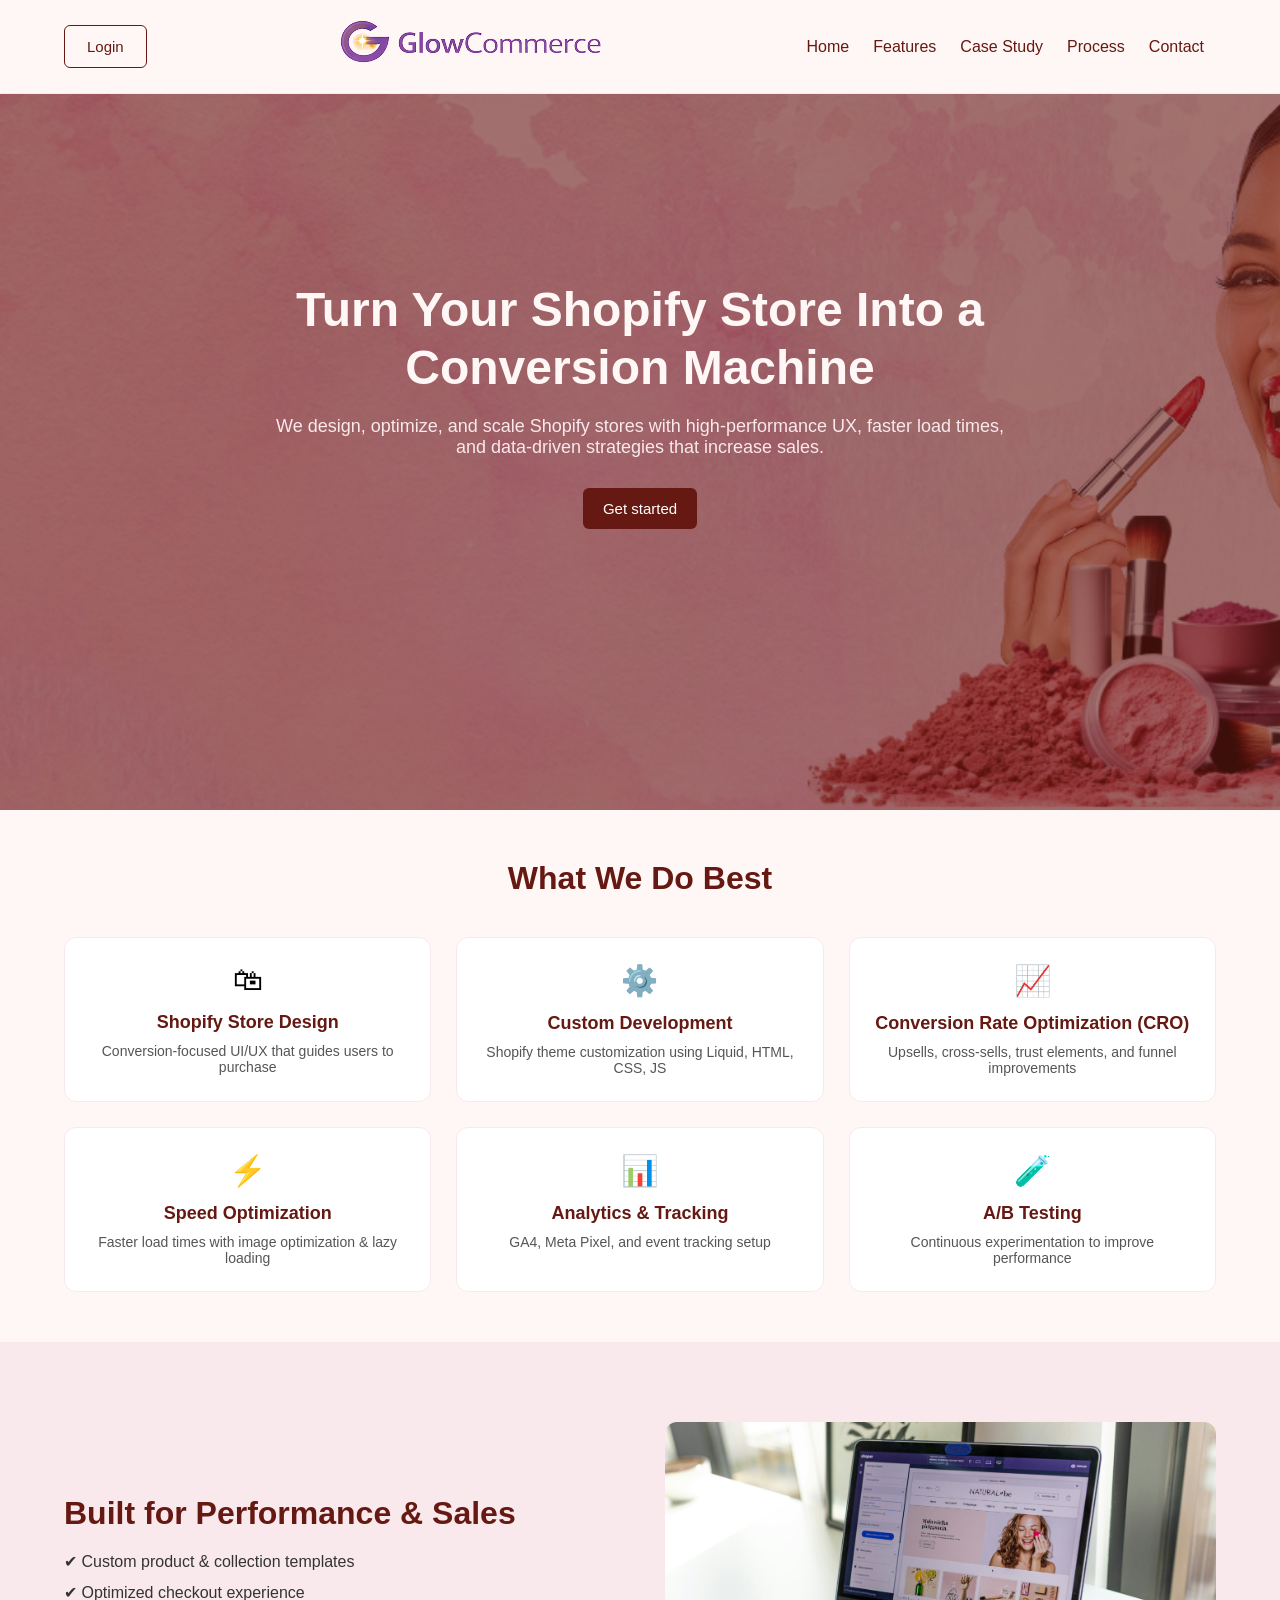
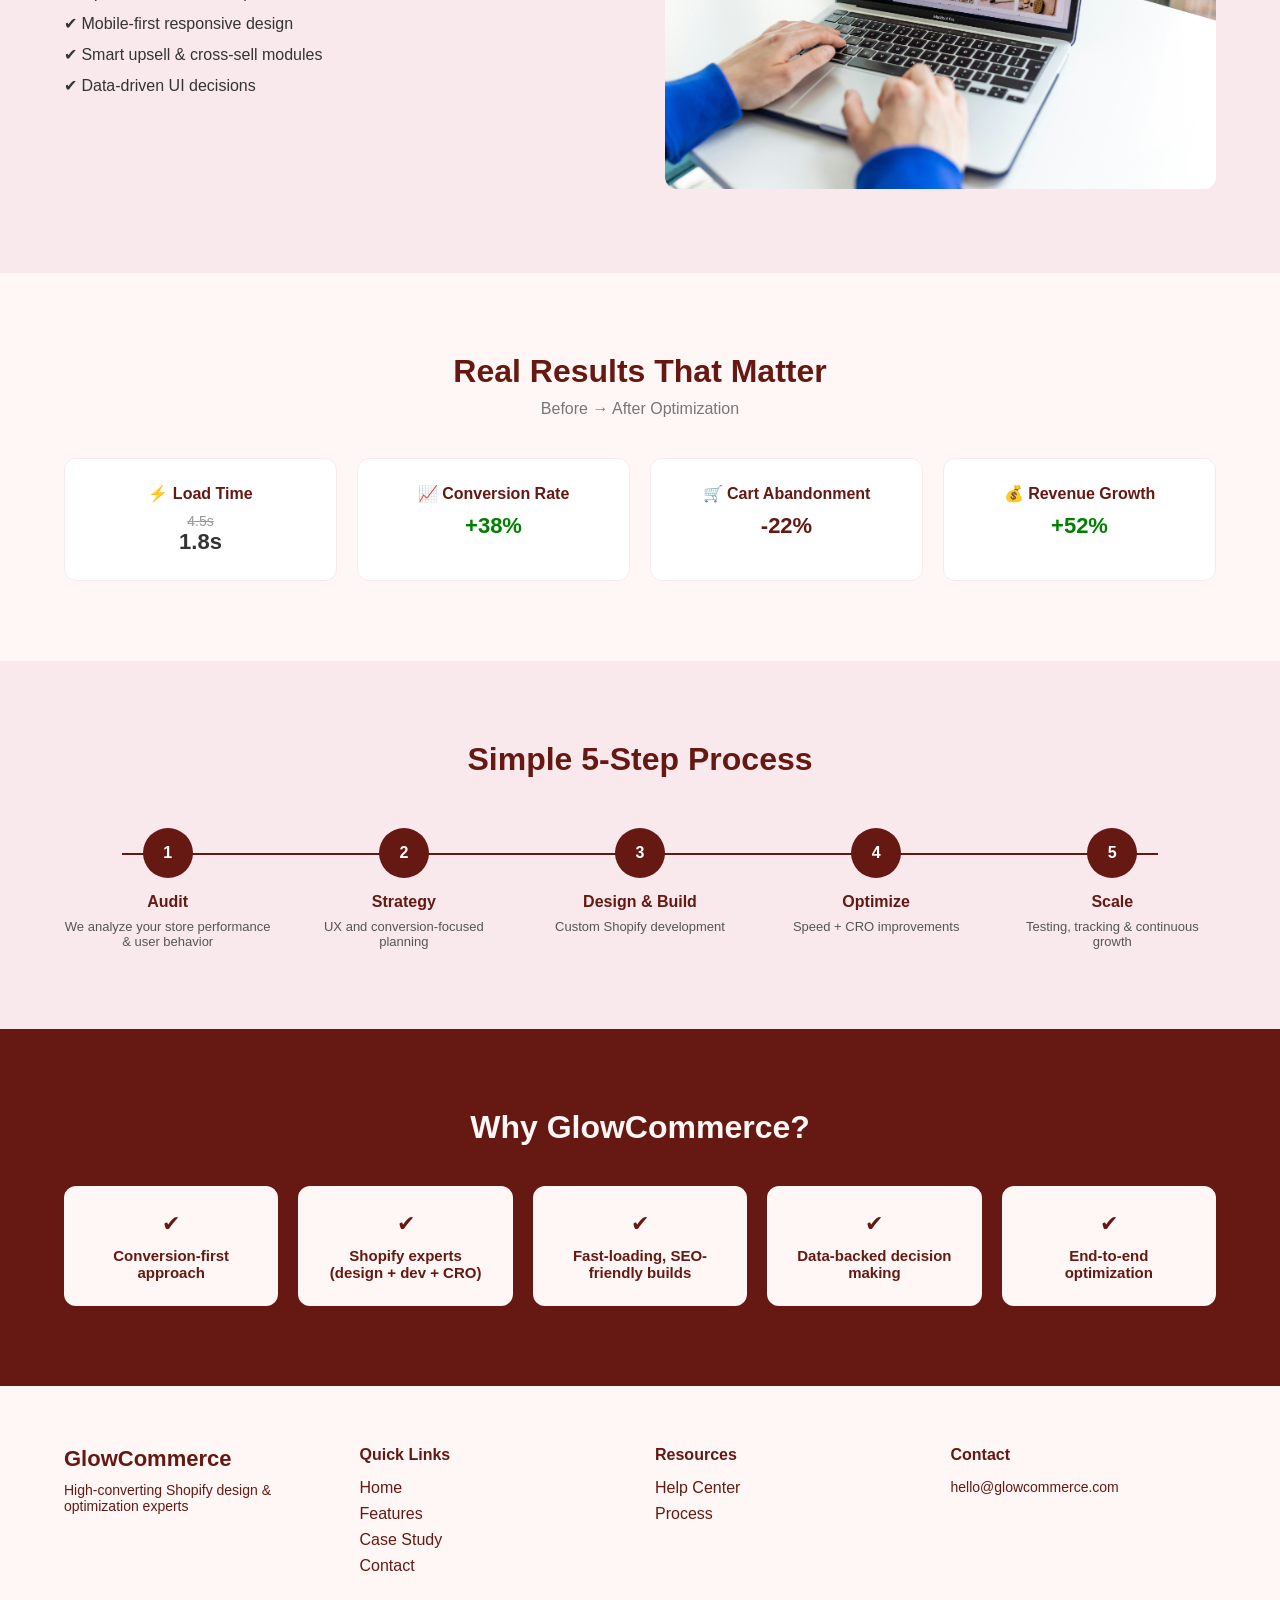
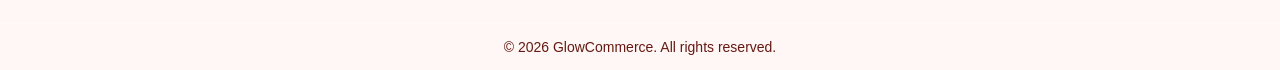
==== index.html @ 4284fc7b "completed" ====
<!DOCTYPE html>
<html lang="en">

<head>
    <meta charset="UTF-8">
    <meta name="viewport" content="width=device-width, initial-scale=1.0">
    <title>GlowCommerce – High-Converting Shopify Store Build & Optimization</title>
    <link rel="stylesheet" href="style.css">
    <script src="https://cdnjs.cloudflare.com/ajax/libs/jquery/3.7.1/jquery.min.js"></script>
</head>

<body>
    <header class="header">
        <div class="container">
            <div class="header-wapper">
                <div class="cta desktop-cta">
                    <a href="login.html" class="btn outline">Login</a>
                    <!-- <a href="#" class="btn solid">Book Demo</a> -->
                </div>
                <!-- Logo -->
                <div class="logo"><a href="/"><img src="images/logo.png" alt=""></a></div>
                <div class="menu-toggle" id="menuToggle">
                    ☰
                </div>
                <!-- Menu -->
                <nav class="nav">
                    <a href="/">Home</a>
                    <a href="#feature">Features</a>
                    <a href="#case-study">Case Study</a>
                    <a href="#process">Process</a>
                    <a href="contact.html">Contact</a>
                    <div class="mobile-cta">
                        <a href="#" class="btn outline">Login</a>
                        <!-- <a href="#" class="btn solid">Book Demo</a> -->
                    </div>
                </nav>
            </div>
        </div>
    </header>
    <section class="hero">
        <div class="hero-overlay"></div>

        <div class="hero-content">
            <h1>Turn Your Shopify Store Into a Conversion Machine</h1>

            <p>
                We design, optimize, and scale Shopify stores with high-performance UX,
                faster load times, and data-driven strategies that increase sales.
            </p>

            <div class="hero-buttons">
                <a href="#" class="btn primary">Get started</a>
                <!-- <a href="#" class="btn secondary">View Case Study</a> -->
            </div>
        </div>
    </section>
    <section class="services" id="services">
        <div class="container">

            <h2>What We Do Best</h2>

            <div class="service-grid">

                <div class="service-card">
                    <div class="icon">🛍</div>
                    <h3>Shopify Store Design</h3>
                    <p>Conversion-focused UI/UX that guides users to purchase</p>
                </div>

                <div class="service-card">
                    <div class="icon">⚙️</div>
                    <h3>Custom Development</h3>
                    <p>Shopify theme customization using Liquid, HTML, CSS, JS</p>
                </div>

                <div class="service-card">
                    <div class="icon">📈</div>
                    <h3>Conversion Rate Optimization (CRO)</h3>
                    <p>Upsells, cross-sells, trust elements, and funnel improvements</p>
                </div>

                <div class="service-card">
                    <div class="icon">⚡</div>
                    <h3>Speed Optimization</h3>
                    <p>Faster load times with image optimization & lazy loading</p>
                </div>

                <div class="service-card">
                    <div class="icon">📊</div>
                    <h3>Analytics & Tracking</h3>
                    <p>GA4, Meta Pixel, and event tracking setup</p>
                </div>

                <div class="service-card">
                    <div class="icon">🧪</div>
                    <h3>A/B Testing</h3>
                    <p>Continuous experimentation to improve performance</p>
                </div>

            </div>

        </div>
    </section>
    <section class="feature-highlight" id="feature">
        <div class="container feature-wrapper">

            <!-- Left Content -->
            <div class="feature-content">
                <h2>Built for Performance & Sales</h2>

                <ul>
                    <li>✔ Custom product & collection templates</li>
                    <li>✔ Optimized checkout experience</li>
                    <li>✔ Mobile-first responsive design</li>
                    <li>✔ Smart upsell & cross-sell modules</li>
                    <li>✔ Data-driven UI decisions</li>
                </ul>
            </div>

            <!-- Right Image -->
            <div class="feature-image">
                <img src="images/feature-image.jpg" alt="Shopify Features">
            </div>

        </div>
    </section>
    <section class="case-study" id="case-study">
        <div class="container">

            <h2>Real Results That Matter</h2>
            <p class="subtitle">Before → After Optimization</p>

            <div class="stats-grid">

                <div class="stat-card">
                    <h3>⚡ Load Time</h3>
                    <p class="before">4.5s</p>
                    <p class="after">1.8s</p>
                </div>

                <div class="stat-card">
                    <h3>📈 Conversion Rate</h3>
                    <p class="after highlight">+38%</p>
                </div>

                <div class="stat-card">
                    <h3>🛒 Cart Abandonment</h3>
                    <p class="after negative">-22%</p>
                </div>

                <div class="stat-card">
                    <h3>💰 Revenue Growth</h3>
                    <p class="after highlight">+52%</p>
                </div>

            </div>
        </div>
    </section>
    <section class="process" id="process">
        <div class="container">

            <h2>Simple 5-Step Process</h2>

            <div class="process-steps">

                <div class="step">
                    <div class="circle">1</div>
                    <h3>Audit</h3>
                    <p>We analyze your store performance & user behavior</p>
                </div>

                <div class="step">
                    <div class="circle">2</div>
                    <h3>Strategy</h3>
                    <p>UX and conversion-focused planning</p>
                </div>

                <div class="step">
                    <div class="circle">3</div>
                    <h3>Design & Build</h3>
                    <p>Custom Shopify development</p>
                </div>

                <div class="step">
                    <div class="circle">4</div>
                    <h3>Optimize</h3>
                    <p>Speed + CRO improvements</p>
                </div>

                <div class="step">
                    <div class="circle">5</div>
                    <h3>Scale</h3>
                    <p>Testing, tracking & continuous growth</p>
                </div>

            </div>

        </div>
    </section>
    <section class="why-us">
        <div class="container">

            <h2>Why GlowCommerce?</h2>

            <div class="why-grid">

                <div class="why-card">
                    <div class="icon">✔</div>
                    <h3>Conversion-first approach</h3>
                </div>

                <div class="why-card">
                    <div class="icon">✔</div>
                    <h3>Shopify experts (design + dev + CRO)</h3>
                </div>

                <div class="why-card">
                    <div class="icon">✔</div>
                    <h3>Fast-loading, SEO-friendly builds</h3>
                </div>

                <div class="why-card">
                    <div class="icon">✔</div>
                    <h3>Data-backed decision making</h3>
                </div>

                <div class="why-card">
                    <div class="icon">✔</div>
                    <h3>End-to-end optimization</h3>
                </div>

            </div>

        </div>
    </section>
    <footer class="footer">
        <div class="container footer-wrapper">

            <!-- Brand -->
            <div class="footer-col">
                <h2 class="logo">GlowCommerce</h2>
                <p>High-converting Shopify design & optimization experts</p>
            </div>

            <!-- Quick Links -->
            <div class="footer-col">
                <h3>Quick Links</h3>
                <ul>
                    <li><a href="#">Home</a></li>
                    <li><a href="#feature">Features</a></li>
                    <li><a href="#case-study">Case Study</a></li>
                    <li><a href="contact.html">Contact</a></li>
                </ul>
            </div>

            <!-- Resources -->
            <div class="footer-col">
                <h3>Resources</h3>
                <ul>
                    <li><a href="contact.html">Help Center</a></li>
                    <li><a href="#process">Process</a></li>
                    <!-- <li><a href="#">Terms of Service</a></li> -->
                </ul>
            </div>

            <!-- Contact -->
            <div class="footer-col">
                <h3>Contact</h3>
                <p>hello@glowcommerce.com</p>
            </div>

        </div>

        <!-- Bottom Bar -->
        <div class="footer-bottom">
            <p>© 2026 GlowCommerce. All rights reserved.</p>
        </div>
    </footer>
    <script src="script.js"></script>
</body>

</html>
---- style.css ----
* {
    margin: 0;
    padding: 0;
    box-sizing: border-box;
    font-family: sans-serif;
}

.header {
    background: #FFF7F5;
    padding: 15px 0;
    border-bottom: 1px solid #F9E9EC;
    position: fixed;
    width: 100%;
    z-index: 11;
}

.container {
    width: 90%;
    max-width: 1200px;
    margin: auto;

}

.header-wapper {
    display: flex;
    align-items: center;
    justify-content: space-between;
}

/* Logo */
.logo {
    font-size: 22px;
    font-weight: 700;
    color: #651912;
}

/* Nav */
.nav {
    display: flex;
    align-items: center;
}

.nav a {
    margin: 0 12px;
    text-decoration: none;
    color: #651912;
}

/* CTA */
.cta {
    display: flex;
    gap: 10px;
}

.btn {
    padding: 8px 16px;
    border-radius: 6px;
    font-size: 14px;
    text-decoration: none;
}

.btn.outline {
    border: 1px solid #651912;
    color: #651912;
}

.btn.solid {
    background: #651912;
    color: #fff;
}

/* Hamburger */
.menu-toggle {
    display: none;
    font-size: 26px;
    cursor: pointer;
    color: #651912;
}

/* Mobile CTA hidden by default */
.mobile-cta {
    display: none;
}

/* ================= MOBILE ================= */
@media (max-width: 768px) {

    .menu-toggle {
        display: block;
    }

    .nav {
        position: absolute;
        top: 70px;
        left: 0;
        width: 100%;
        background: #FFF7F5;
        flex-direction: column;
        align-items: flex-start;
        padding: 20px;
        display: none;
    }

    .nav a {
        margin: 10px 0;
        font-size: 16px;
    }

    .nav.active {
        display: flex;
    }

    /* Hide desktop CTA */
    .desktop-cta {
        display: none;
    }

    /* Show mobile CTA */
    .mobile-cta {
        display: flex;
        flex-direction: column;
        gap: 10px;
        margin-top: 15px;
        width: 100%;
    }

    .mobile-cta .btn {
        text-align: center;
    }
}

/* HERO SECTION */
.hero {
    position: relative;
    height: 90vh;
    background: url('./images/banner.png') no-repeat center/cover;
    display: flex;
    align-items: center;
    justify-content: center;
}

/* Dark overlay for readability */
.hero-overlay {
    position: absolute;
    width: 100%;
    height: 100%;
    background: rgba(101, 25, 18, 0.6);
    /* your theme color overlay */
    top: 0;
    left: 0;
}

/* Content */
.hero-content {
    position: relative;
    text-align: center;
    color: #FFF7F5;
    max-width: 800px;
    padding: 20px;
}

.hero-content h1 {
    font-size: 48px;
    margin-bottom: 20px;
    line-height: 1.2;
}

.hero-content p {
    font-size: 18px;
    margin-bottom: 30px;
    color: #F9E9EC;
}

/* Buttons */
.hero-buttons {
    display: flex;
    gap: 15px;
    justify-content: center;
}

.btn {
    padding: 12px 22px;
    border-radius: 6px;
    text-decoration: none;
    font-size: 15px;
    transition: 0.3s;
}

/* Primary */
.btn.primary {
    background: #FFF7F5;
    color: #651912;
}

.btn.primary:hover {
    background: #F9E9EC;
}

/* Secondary */
.btn.secondary {
    border: 1px solid #FFF7F5;
    color: #FFF7F5;
}

.btn.secondary:hover {
    background: #FFF7F5;
    color: #651912;
}

/* ================= MOBILE ================= */
@media (max-width: 768px) {
    .hero {
        height: 80vh;
    }

    .hero-content h1 {
        font-size: 28px;
    }

    .hero-content p {
        font-size: 14px;
    }

    .hero-buttons {
        flex-direction: column;
    }
}

.services {
    padding: 50px 0;
    background: #FFF7F5;
    text-align: center;
}

.services h2 {
    font-size: 32px;
    color: #651912;
    margin-bottom: 40px;
}

/* Grid */
.service-grid {
    display: grid;
    grid-template-columns: repeat(3, 1fr);
    gap: 25px;
}

/* Card */
.service-card {
    background: #fff;
    padding: 25px;
    border-radius: 12px;
    border: 1px solid #F9E9EC;
    transition: 0.3s;
}

/* Hover Effect */
.service-card:hover {
    transform: translateY(-8px);
    box-shadow: 0 10px 25px rgba(0, 0, 0, 0.08);
}

/* Icon */
.icon {
    font-size: 30px;
    margin-bottom: 15px;
}

/* Title */
.service-card h3 {
    font-size: 18px;
    color: #651912;
    margin-bottom: 10px;
}

/* Text */
.service-card p {
    font-size: 14px;
    color: #555;
}

/* ================= MOBILE ================= */
@media (max-width: 992px) {
    .service-grid {
        grid-template-columns: repeat(2, 1fr);
    }
}

@media (max-width: 600px) {
    .service-grid {
        grid-template-columns: 1fr;
    }
}

.feature-highlight {
    padding: 80px 0;
    background: #F9E9EC;
}

.feature-wrapper {
    display: flex;
    align-items: center;
    gap: 50px;
}

/* Left Content */
.feature-content {
    flex: 1;
}

.feature-content h2 {
    font-size: 32px;
    color: #651912;
    margin-bottom: 20px;
}

.feature-content ul {
    list-style: none;
    margin-bottom: 25px;
}

.feature-content ul li {
    font-size: 16px;
    margin-bottom: 12px;
    color: #333;
}

/* Button */
.btn.primary {
    background: #651912;
    color: #fff;
    padding: 12px 20px;
    border-radius: 6px;
    text-decoration: none;
    transition: 0.3s;
}

.btn.primary:hover {
    background: #4a120d;
}

/* Right Image */
.feature-image {
    flex: 1;
}

.feature-image img {
    width: 100%;
    border-radius: 12px;
}

/* ================= MOBILE ================= */
@media (max-width: 768px) {
    .feature-wrapper {
        flex-direction: column;
        text-align: center;
    }

    .feature-content ul li {
        text-align: left;
    }
}

.case-study {
    padding: 80px 0;
    background: #FFF7F5;
    text-align: center;
}

.case-study h2 {
    font-size: 32px;
    color: #651912;
    margin-bottom: 10px;
}

.subtitle {
    color: #777;
    margin-bottom: 40px;
}

/* Grid */
.stats-grid {
    display: grid;
    grid-template-columns: repeat(4, 1fr);
    gap: 20px;
}

/* Card */
.stat-card {
    background: #fff;
    border: 1px solid #F9E9EC;
    border-radius: 12px;
    padding: 25px;
    transition: 0.3s;
}

.stat-card:hover {
    transform: translateY(-8px);
    box-shadow: 0 10px 25px rgba(0, 0, 0, 0.08);
}

/* Text */
.stat-card h3 {
    font-size: 16px;
    color: #651912;
    margin-bottom: 10px;
}

.before {
    font-size: 14px;
    color: #999;
    text-decoration: line-through;
}

.after {
    font-size: 22px;
    font-weight: bold;
    color: #333;
}

/* Highlights */
.highlight {
    color: green;
}

.negative {
    color: #651912;
}


/* ================= MOBILE ================= */
@media (max-width: 992px) {
    .stats-grid {
        grid-template-columns: repeat(2, 1fr);
    }
}

@media (max-width: 600px) {
    .stats-grid {
        grid-template-columns: 1fr;
    }
}

.process {
    padding: 80px 0;
    background: #F9E9EC;
    text-align: center;
}

.process h2 {
    font-size: 32px;
    color: #651912;
    margin-bottom: 50px;
}

/* Steps Layout */
.process-steps {
    display: flex;
    justify-content: space-between;
    position: relative;
}

/* Line */
.process-steps::before {
    content: "";
    position: absolute;
    top: 25px;
    left: 5%;
    width: 90%;
    height: 2px;
    background: #651912;
    z-index: 0;
}

/* Step */
.step {
    width: 18%;
    position: relative;
    z-index: 1;
}

/* Circle */
.circle {
    width: 50px;
    height: 50px;
    background: #651912;
    color: #fff;
    border-radius: 50%;
    display: flex;
    align-items: center;
    justify-content: center;
    margin: auto;
    font-weight: bold;
    margin-bottom: 15px;
}

/* Text */
.step h3 {
    font-size: 16px;
    color: #651912;
    margin-bottom: 8px;
}

.step p {
    font-size: 13px;
    color: #555;
}

/* Hover */
.step:hover .circle {
    background: #4a120d;
}

/* ================= MOBILE ================= */
@media (max-width: 768px) {

    .process-steps {
        flex-direction: column;
        gap: 30px;
    }

    .process-steps::before {
        display: none;
    }

    .step {
        width: 100%;
    }
}

.why-us {
    padding: 80px 0;
    background: #651912;
    text-align: center;
}

.why-us h2 {
    font-size: 32px;
    color: #FFF7F5;
    margin-bottom: 40px;
}

/* Grid */
.why-grid {
    display: grid;
    grid-template-columns: repeat(5, 1fr);
    gap: 20px;
}

/* Card */
.why-card {
    background: #FFF7F5;
    padding: 25px;
    border-radius: 12px;
    transition: 0.3s;
}

/* Hover */
.why-card:hover {
    transform: translateY(-8px);
    background: #F9E9EC;
}

/* Icon */
.why-card .icon {
    font-size: 22px;
    color: #651912;
    margin-bottom: 10px;
}

/* Text */
.why-card h3 {
    font-size: 15px;
    color: #651912;
}

/* ================= RESPONSIVE ================= */
@media (max-width: 992px) {
    .why-grid {
        grid-template-columns: repeat(2, 1fr);
    }
}

@media (max-width: 600px) {
    .why-grid {
        grid-template-columns: 1fr;
    }
}

.footer {
    background: #FFF7F5;
    color: #651912;
    padding-top: 60px;
}

/* Wrapper */
.footer-wrapper {
    display: grid;
    grid-template-columns: repeat(4, 1fr);
    gap: 30px;
    width: 90%;
    max-width: 1200px;
    margin: auto;
}

/* Logo */
.footer .logo {
    font-size: 22px;
    margin-bottom: 10px;
}

/* Headings */
.footer-col h3 {
    margin-bottom: 15px;
    font-size: 16px;
}

/* Links */
.footer-col ul {
    list-style: none;
}

.footer-col ul li {
    margin-bottom: 8px;

}

.footer-col ul li a {
    color: #651912;
    text-decoration: none;
    transition: 0.3s;
}

.footer-col ul li a:hover {
    color: #4a120d;
}

/* Contact text */
.footer-col p {
    color: #651912;
    font-size: 14px;
}

/* Bottom */
.footer-bottom {
    text-align: center;
    border-top: 1px solid rgba(255, 255, 255, 0.2);
    margin-top: 40px;
    padding: 15px 0;
    font-size: 14px;
}

/* ================= MOBILE ================= */
@media (max-width: 992px) {
    .footer-wrapper {
        grid-template-columns: repeat(2, 1fr);
    }
}

@media (max-width: 600px) {
    .footer-wrapper {
        grid-template-columns: 1fr;
        text-align: center;
    }
}

.auth {
    height: 100vh;
    display: flex;
    justify-content: center;
    align-items: center;
    color: white;
    background: url(./images/banner.png) no-repeat center center/cover;
    position: relative;
}

.auth::before {
    content: "";
    position: absolute;
    inset: 0;
    background: rgba(0, 0, 0, 0.6);
    /* dark overlay */
    z-index: 0;
}

.auth .logo {
    /* background: #ffffff; */
    display: inline-block;
    margin-bottom: 20px;
    border-radius: 10px;
}

/* Box */
.auth-box {
    width: 350px;
    padding: 30px;
    border-radius: 20px;
    background: rgba(255, 255, 255, 0.08);
    backdrop-filter: blur(12px);
    border: 1px solid rgba(255, 255, 255, 0.15);
    text-align: center;
}

/* Toggle */
.auth-toggle {
    display: flex;
    margin-bottom: 20px;
}

.toggle-btn {
    flex: 1;
    padding: 8px;
    border: none;
    cursor: pointer;
    background: transparent;
    color: white;
    border-radius: 20px;
}

.toggle-btn.active {
    background: linear-gradient(135deg, #4a120d, #651912);
}

/* Forms */
.auth-form {
    display: none;
}

.auth-form.active {
    display: block;
}

/* Inputs */
.auth-form input {
    width: 100%;
    padding: 10px;
    margin-top: 12px;
    border-radius: 8px;
    border: none;
    outline: none;
}

/* Button */
.auth-form button {
    margin-top: 15px;
    padding: 10px;
    border-radius: 20px;
    border: none;
    background: linear-gradient(135deg, #4a120d, #651912);
    color: white;
    cursor: pointer;
}

/* Success */
.success-msg {
    display: none;
    margin-top: 15px;
    color: #4ade80;
}

@keyframes shake {

    0%,
    100% {
        transform: translateX(0);
    }

    25% {
        transform: translateX(-5px);
    }

    75% {
        transform: translateX(5px);
    }
}

.auth-box.shake {
    animation: shake 0.3s;
}

.error-msg {
    display: none;
    margin-top: 10px;
    color: #f87171;
    font-size: 13px;
}

.success-msg {
    display: none;
    margin-top: 15px;
    color: #4ade80;
}

.contact {
    padding: 100px 20px;
    color: white;
    background: #4a120d;
    text-align: center;
    padding-bottom: 20px;
}

/* Header */
.contact-header h1 {
    font-size: 36px;
    margin-bottom: 10px;
}

.contact-header p {
    opacity: 0.7;
    margin-bottom: 50px;
}

/* Layout */
.contact-container {
    max-width: 1100px;
    margin: auto;
    display: flex;
    gap: 40px;
    align-items: stretch;
}

/* Form */
.contact-form {
    flex: 1;
    padding: 30px;
    border-radius: 20px;

    background: rgba(255, 255, 255, 0.333);
    backdrop-filter: blur(12px);
    border: 1px solid rgba(255, 255, 255, 0.15);
    text-align: left;
}

/* Inputs */
.contact-form input,
.contact-form textarea {
    width: 100%;
    padding: 10px;
    margin-top: 12px;
    border-radius: 8px;
    border: none;
    outline: none;
}

/* Button */
.contact-form button {
    margin-top: 15px;
    padding: 12px;
    border-radius: 25px;
    border: none;
    background: linear-gradient(135deg, #4a120d, #651912);
    color: white;
    cursor: pointer;
}

/* Success */
.success-msg {
    display: none;
    margin-top: 10px;
    color: #4ade80;
}

/* Info */
.contact-info {
    flex: 1;
    display: flex;
    flex-direction: column;
    gap: 20px;
}

/* Info Cards */
.info-card {
    padding: 20px;
    border-radius: 16px;

    background: rgba(255, 255, 255, 0.08);
    backdrop-filter: blur(12px);

    border: 1px solid rgba(255, 255, 255, 0.15);
    text-align: left;
}

.info-card i {
    font-size: 20px;
    margin-bottom: 8px;
    color: #60a5fa;
}

@media (max-width: 900px) {
    .contact-container {
        flex-direction: column;
    }
}
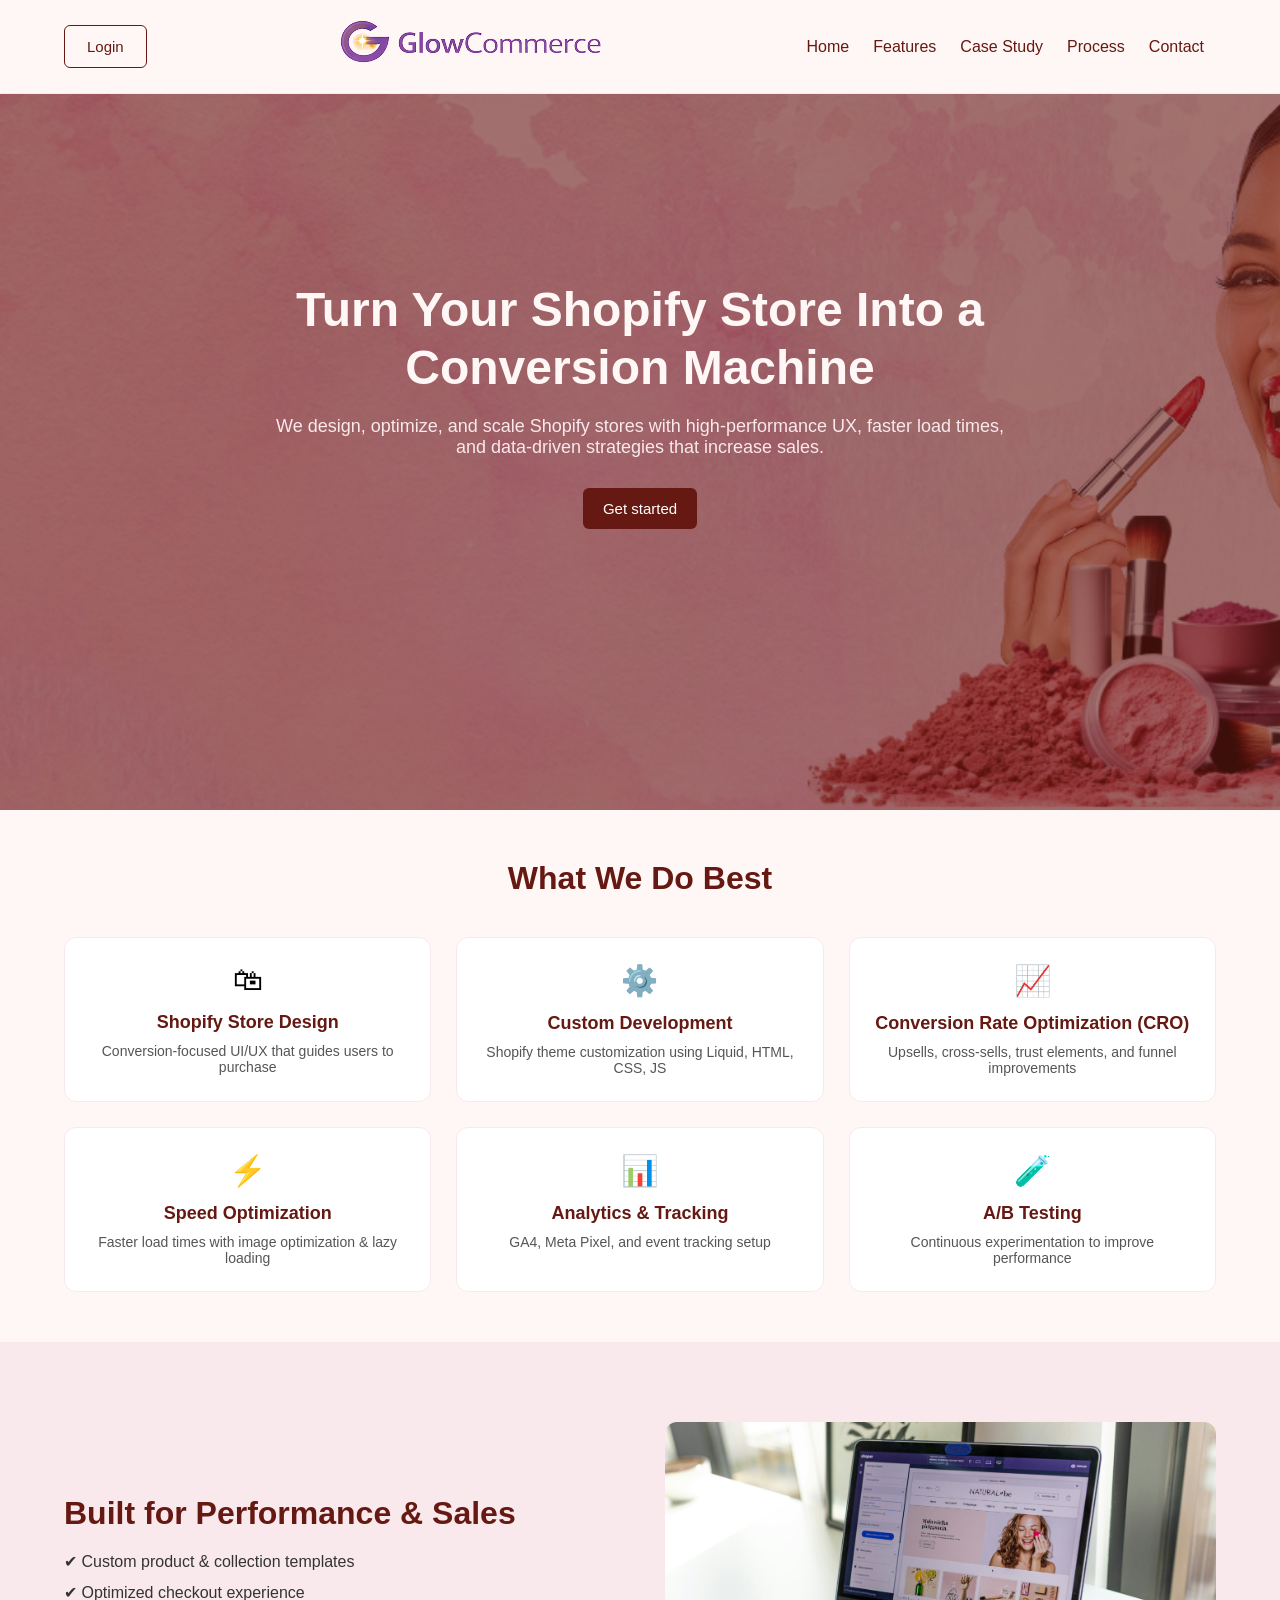
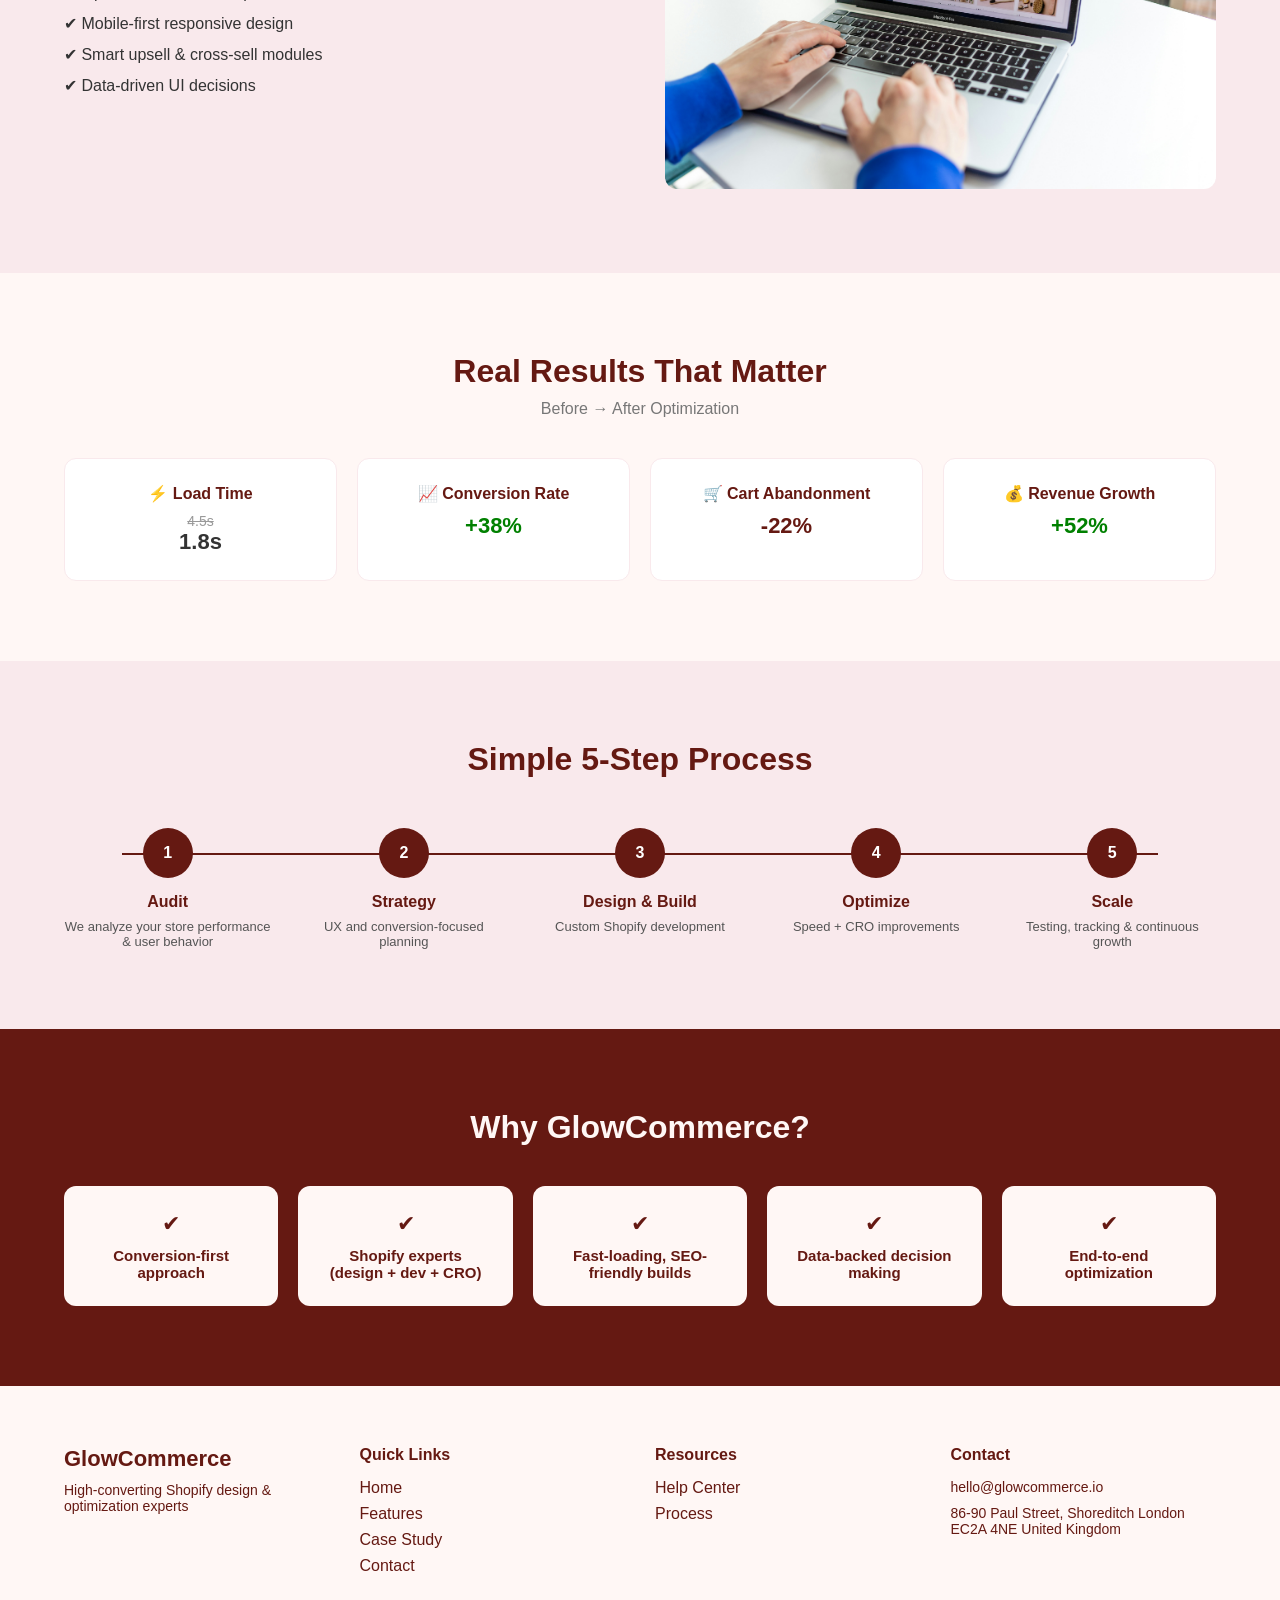
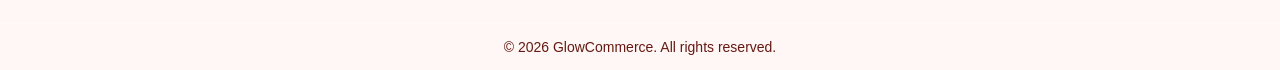
==== commit e460f12b: "completed" ====
--- a/index.html
+++ b/index.html
@@ -23,7 +23,7 @@
                     ☰
                 </div>
                 <!-- Menu -->
-                <nav class="nav">
+                <nav class="nav" id="navMenu">
                     <a href="/">Home</a>
                     <a href="#feature">Features</a>
                     <a href="#case-study">Case Study</a>
@@ -49,7 +49,7 @@
             </p>
 
             <div class="hero-buttons">
-                <a href="#" class="btn primary">Get started</a>
+                <a href="login.html" class="btn primary">Get started</a>
                 <!-- <a href="#" class="btn secondary">View Case Study</a> -->
             </div>
         </div>
@@ -246,7 +246,7 @@
             <div class="footer-col">
                 <h3>Quick Links</h3>
                 <ul>
-                    <li><a href="#">Home</a></li>
+                    <li><a href="/">Home</a></li>
                     <li><a href="#feature">Features</a></li>
                     <li><a href="#case-study">Case Study</a></li>
                     <li><a href="contact.html">Contact</a></li>
@@ -266,7 +266,10 @@
             <!-- Contact -->
             <div class="footer-col">
                 <h3>Contact</h3>
-                <p>hello@glowcommerce.com</p>
+                <p>hello@glowcommerce.io</p>
+                <p style="margin-top: 10px;">86-90 Paul Street, Shoreditch
+                    London EC2A 4NE
+                    United Kingdom</p>
             </div>
 
         </div>
